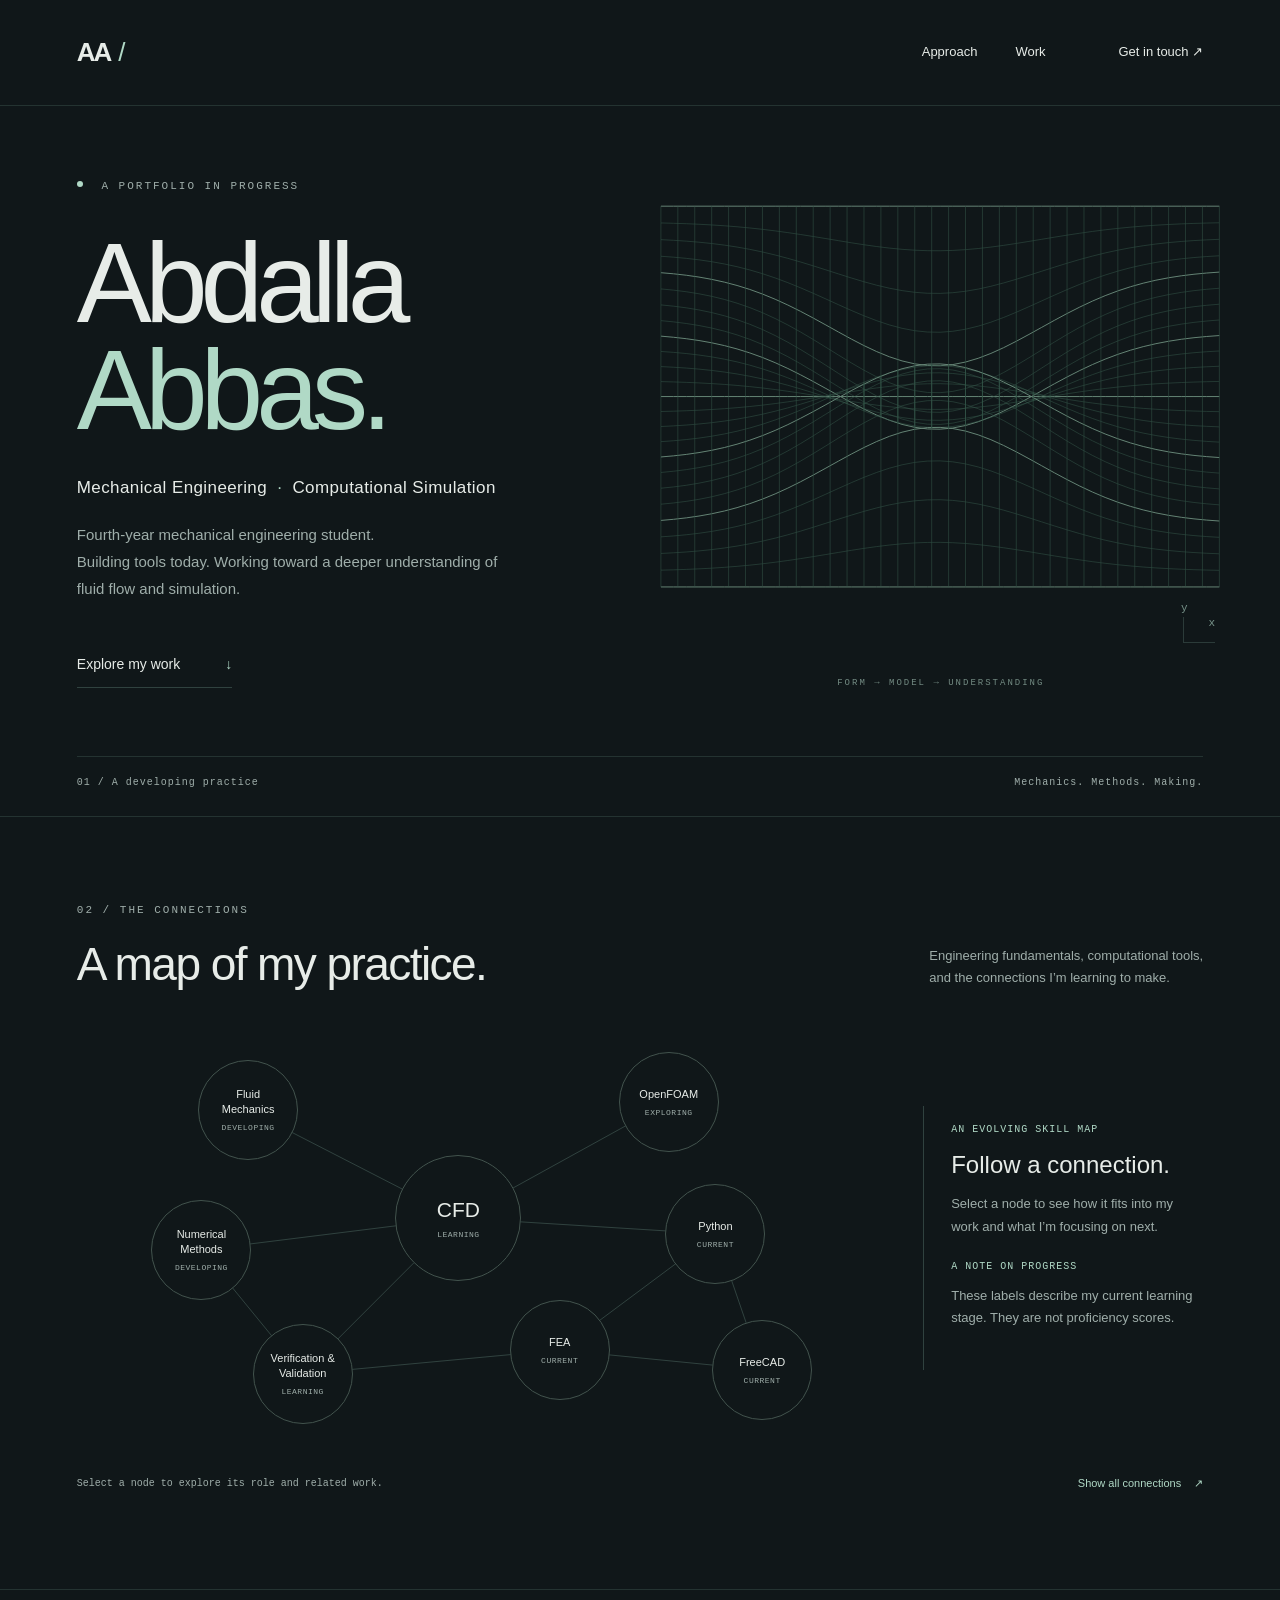
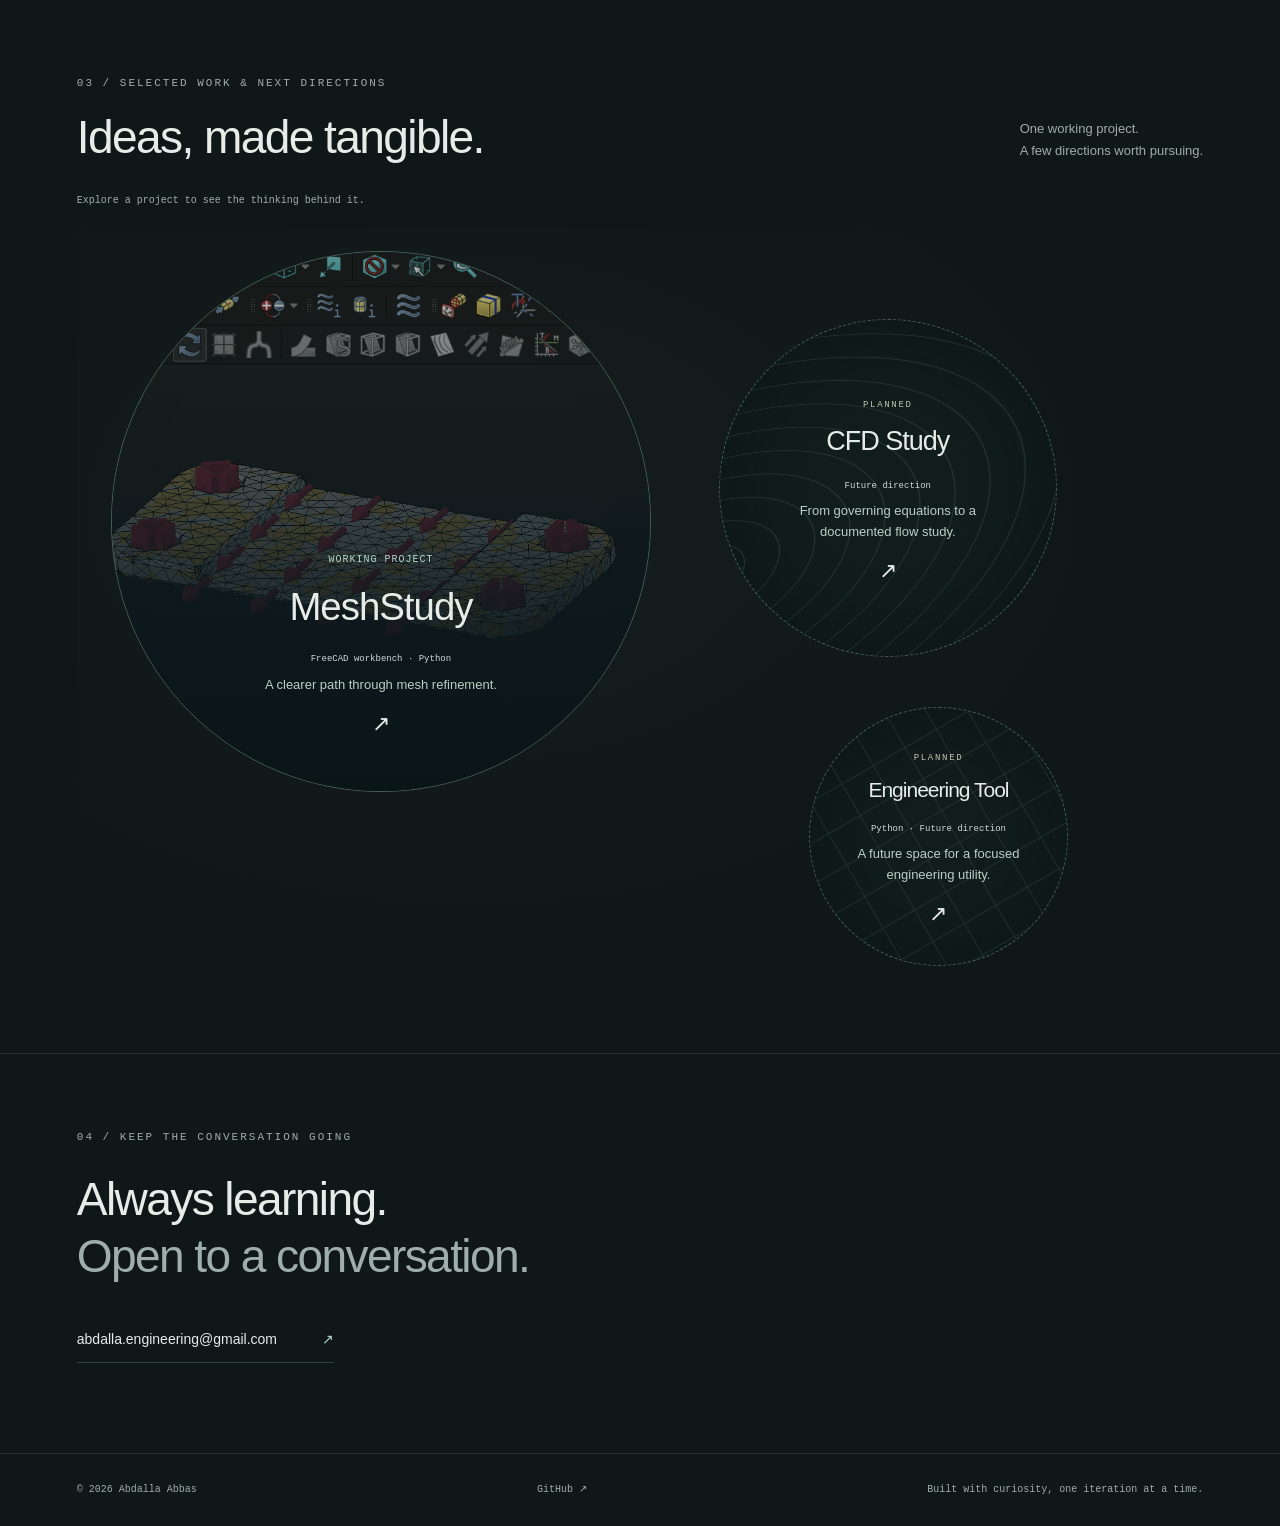
==== index.html @ 287740ea "Build data-driven mechanical engineering portfolio V1" ====
<!doctype html>
<html lang="en"><head><meta charset="utf-8"><meta name="viewport" content="width=device-width,initial-scale=1"><meta name="description" content="Abdalla Abbas — a fourth-year mechanical engineering student building toward CFD and engineering simulation."><meta name="theme-color" content="#101719"><title>Abdalla Abbas — Mechanical Engineering</title><link rel="icon" href="assets/favicon.svg" type="image/svg+xml"><link rel="stylesheet" href="styles.css"><script type="module" src="app.js"></script></head>
<body><a class="skip" href="#main">Skip to content</a><header class="site-header"><a class="wordmark" href="index.html" aria-label="Abdalla Abbas home">AA<span>/</span></a><nav aria-label="Main navigation"><a href="#skills">Approach</a><a href="#projects">Work</a><a href="mailto:abdalla.engineering@gmail.com">Get in touch <span aria-hidden="true">↗</span></a></nav></header>
<main id="main"><section class="hero" aria-labelledby="hero-title"><div class="hero-copy"><p class="eyebrow"><span class="status-dot"></span> A portfolio in progress</p><h1 id="hero-title">Abdalla<br><span>Abbas.</span></h1><p class="discipline">Mechanical Engineering <span>·</span><br class="mobile-break"> Computational Simulation</p><p class="intro">Fourth-year mechanical engineering student.<br>Building tools today. Working toward a deeper understanding of fluid flow and simulation.</p><a class="text-link" href="#projects">Explore my work <span aria-hidden="true">↓</span></a></div><div class="hero-visual" aria-hidden="true"><svg id="flow-field" viewBox="0 0 600 520"></svg><div class="visual-label">FORM → MODEL → UNDERSTANDING</div><div class="axis">x <span>y</span></div></div><div class="hero-foot"><span>01 / A developing practice</span><span>Mechanics. Methods. Making.</span></div></section>
<section id="skills" class="section skills-section" aria-labelledby="skills-title"><div class="section-heading"><div><p class="eyebrow">02 / The connections</p><h2 id="skills-title">A map of my practice.</h2></div><p>Engineering fundamentals, computational tools,<br>and the connections I’m learning to make.</p></div><div class="skills-layout"><div class="skill-map"><svg id="skill-lines" aria-hidden="true"></svg><div id="skill-nodes" role="group" aria-label="Explore skills"></div></div><aside id="skill-detail" class="skill-detail" aria-live="polite" aria-atomic="true"></aside></div><div class="map-footer"><p>Select a node to explore its role and related work.</p><button id="reset-skills" class="quiet-button" type="button">Show all connections <span aria-hidden="true">↗</span></button></div></section>
<section id="projects" class="section projects-section" aria-labelledby="projects-title"><div class="section-heading"><div><p class="eyebrow">03 / Selected work & next directions</p><h2 id="projects-title">Ideas, made tangible.</h2></div><p>One working project.<br>A few directions worth pursuing.</p></div><p id="project-filter-status" class="filter-status" aria-live="polite">Explore a project to see the thinking behind it.</p><div id="project-field" class="project-field"></div></section>
<section class="contact section"><p class="eyebrow">04 / Keep the conversation going</p><h2>Always learning.<br><span>Open to a conversation.</span></h2><a class="text-link" href="mailto:abdalla.engineering@gmail.com">abdalla.engineering@gmail.com <span aria-hidden="true">↗</span></a></section></main>
<footer><span>© <span id="year"></span> Abdalla Abbas</span><a href="https://github.com/eng-abdalla-abbas">GitHub ↗</a><span>Built with curiosity, one iteration at a time.</span></footer><noscript><p class="noscript">The interactive map needs JavaScript. Explore <a href="https://github.com/eng-abdalla-abbas/MeshStudy">MeshStudy on GitHub</a>, a FreeCAD workbench for automated mesh refinement studies.</p></noscript></body></html>
---- styles.css ----
:root{--bg:#101719;--panel:#151f21;--fg:#e7ece8;--muted:#9faeaa;--accent:#b0d9c6;--line:#30423f;--sans:Arial,Helvetica,sans-serif;--mono:'Courier New',monospace;color-scheme:dark}*{box-sizing:border-box}html{scroll-behavior:smooth;scroll-padding-top:30px}body{margin:0;background:var(--bg);color:var(--fg);font-family:var(--sans);font-size:16px;line-height:1.6}a{color:inherit;text-decoration:none}button{font:inherit;color:inherit;cursor:pointer}a,button{-webkit-tap-highlight-color:transparent}a:focus-visible,button:focus-visible{outline:2px solid var(--accent);outline-offset:6px}a:hover{color:var(--accent)}.skip{position:fixed;left:20px;top:-80px;z-index:50;background:var(--accent);color:var(--bg);padding:12px}.skip:focus{top:12px}.site-header{height:106px;max-width:1440px;margin:auto;padding:0 6%;display:flex;align-items:center;justify-content:space-between;border-bottom:1px solid #243331}.wordmark{font-size:26px;font-weight:700;letter-spacing:-2px}.wordmark span{color:var(--accent);margin-left:8px;font-weight:400}nav{display:flex;gap:38px;font-size:13px}nav a:last-child{margin-left:35px}.hero{position:relative;max-width:1440px;margin:auto;min-height:710px;padding:72px 6% 76px;overflow:hidden}.hero-copy{position:relative;z-index:2;width:58%}.eyebrow{font:11px/1.5 var(--mono);text-transform:uppercase;letter-spacing:2px;color:var(--muted);margin:0 0 25px}.status-dot{display:inline-block;width:6px;height:6px;border-radius:100%;background:var(--accent);margin-right:10px;vertical-align:2px}h1{font-weight:400;line-height:.95;font-size:clamp(80px,8.8vw,132px);letter-spacing:-7px;margin:35px 0 30px}h1 span{color:var(--accent)}.discipline{font-size:17px;letter-spacing:.4px;margin:0 0 20px}.discipline span{color:var(--accent);padding:0 5px}.mobile-break{display:none}.intro{font-size:15px;max-width:430px;color:var(--muted);line-height:1.8}.text-link{display:inline-flex;align-items:center;gap:45px;border-bottom:1px solid var(--line);padding:12px 0;font-size:14px}.hero .text-link{margin-top:24px}.text-link span{color:var(--accent)}.hero-visual{position:absolute;right:0;top:42px;width:53%;height:550px;opacity:.85}.hero-visual svg{width:100%;height:100%;overflow:visible}.visual-label{font:9px var(--mono);letter-spacing:2px;text-align:center;color:#849f95;margin-top:-28px}.axis{position:absolute;bottom:55px;right:65px;font:11px var(--mono);color:#8aaa9e;border-left:1px solid var(--line);border-bottom:1px solid var(--line);height:26px;width:32px;text-align:right}.axis span{position:absolute;top:-15px;left:-3px}.hero-foot{position:absolute;bottom:28px;left:6%;right:6%;display:flex;justify-content:space-between;font:10px var(--mono);letter-spacing:1px;color:var(--muted);border-top:1px solid #243331;padding-top:20px}.section{max-width:1440px;margin:auto;padding:85px 6%;border-top:1px solid #243331}h2{font-size:clamp(30px,3.6vw,48px);font-weight:400;letter-spacing:-1.6px;line-height:1.2;margin:0}.section-heading{display:flex;justify-content:space-between;gap:25px;align-items:flex-end}.section-heading .eyebrow{margin-bottom:18px}.section-heading>p{font-size:13px;color:var(--muted);line-height:1.7;margin:0 0 3px}.skills-layout{display:grid;grid-template-columns:minmax(0,1fr) 280px;gap:6%;margin-top:46px}.skill-map{height:400px;position:relative;background-image:radial-gradient(#45605266 .7px,transparent .7px);background-size:22px 22px}.skill-map svg{position:absolute;inset:0;width:100%;height:100%;pointer-events:none}.skill-map line{stroke:var(--line);stroke-width:1}.skill-map line.active{stroke:var(--accent);opacity:.75}.skill-node{position:absolute;transform:translate(-50%,-50%);background:var(--bg);border:1px solid #42534d;border-radius:50%;width:100px;height:100px;font-size:11px;line-height:1.3;padding:10px;transition:border-color .2s,background .2s,box-shadow .2s}.skill-node small{display:block;font:8px var(--mono);text-transform:uppercase;color:var(--muted);margin-top:7px;letter-spacing:.5px}.skill-node[data-id=cfd]{width:126px;height:126px;font-size:21px}.skill-node:hover,.skill-node[aria-pressed=true]{border-color:var(--accent);background:#24362f;box-shadow:0 0 40px #acd9c610}.skill-detail{align-self:center;border-left:1px solid var(--line);padding:8px 0 8px 27px;min-height:264px}.skill-detail h3{font-size:24px;font-weight:400;line-height:1.2;margin:12px 0}.skill-detail p{font-size:13px;color:var(--muted);line-height:1.75}.skill-detail h4{font:10px var(--mono);letter-spacing:1px;text-transform:uppercase;color:var(--accent);margin:22px 0 4px}.badge{font:10px var(--mono);letter-spacing:1px;text-transform:uppercase;color:var(--accent)}.map-footer{display:flex;align-items:center;justify-content:space-between;margin-top:25px}.map-footer p{font:10px var(--mono);color:var(--muted)}.quiet-button{font-size:11px;border:0;background:transparent;padding:12px 0;color:var(--accent)}.quiet-button span{margin-left:10px}.projects-section{padding-bottom:65px}.filter-status{font:10px var(--mono);color:var(--muted);margin-top:30px}.project-field{position:relative;min-height:760px;margin-top:22px;background:radial-gradient(ellipse at 35% 37%,#29372f33,transparent 60%)}.project-bubble{position:absolute;display:flex;flex-direction:column;align-items:center;justify-content:center;border-radius:50%;border:1px solid #456155;isolation:isolate;text-align:center;overflow:hidden;background:#17221e;transition:transform .3s,border-color .3s,opacity .3s;box-shadow:inset 0 0 70px #030c0b66}.project-bubble.featured{width:48%;aspect-ratio:1}.project-bubble.medium{width:30%;aspect-ratio:1}.project-bubble.small{width:23%;aspect-ratio:1}.project-bubble:hover{transform:scale(1.035);border-color:var(--accent);color:var(--fg)}.project-bubble.is-muted{opacity:.35}.project-bubble.is-related{border-color:var(--accent);box-shadow:0 0 0 4px #b0d9c610}.project-bubble img{position:absolute;width:100%;height:100%;object-fit:cover;z-index:-2;filter:saturate(.5);opacity:.72}.project-bubble.featured:after{content:'';position:absolute;inset:0;background:linear-gradient(180deg,#10171915 10%,#0a171cd9 68%,#091516);z-index:-1}.project-bubble .bubble-copy{width:82%;padding-top:45%;}.project-bubble h3{font-size:clamp(25px,3vw,43px);font-weight:400;letter-spacing:-1px;margin:6px 0}.project-bubble .category{font:9px var(--mono);color:#cfdbd4}.project-bubble .summary{font-size:13px;color:#bccfc4;margin:6px auto;max-width:245px}.project-bubble .bubble-arrow{display:block;font-size:22px;margin-top:10px}.project-bubble.medium .bubble-copy,.project-bubble.small .bubble-copy{padding-top:0}.project-bubble.medium h3{font-size:27px}.project-bubble.small h3{font-size:21px}.project-bubble.planned{border-style:dashed;background:#111c1c}.project-bubble .planned-label{font:9px var(--mono);text-transform:uppercase;color:#bfc5ad;letter-spacing:1.7px}.bubble-visual{position:absolute;inset:0;z-index:-1;opacity:.25}.bubble-visual.flow{background:repeating-radial-gradient(ellipse at 0 50%,transparent 0 15px,#587f6f 16px,transparent 17px 29px);transform:rotate(-25deg) scale(1.3)}.bubble-visual.grid{background-image:linear-gradient(#547268 1px,transparent 1px),linear-gradient(90deg,#547268 1px,transparent 1px);background-size:28px 28px;transform:rotate(-30deg) scale(1.3)}.contact{padding-top:75px;padding-bottom:90px}.contact h2{line-height:1.25}.contact h2 span{color:var(--muted)}.contact .text-link{margin-top:30px}footer{max-width:1440px;margin:auto;border-top:1px solid #243331;display:flex;justify-content:space-between;gap:20px;padding:28px 6%;font:10px/1.6 var(--mono);color:var(--muted)}.noscript{padding:30px}.noscript a{text-decoration:underline}.project-detail{max-width:1200px;padding:65px 6% 100px;margin:auto}.project-detail h1{font-size:clamp(52px,8vw,100px);letter-spacing:-4px;line-height:1.1;margin:25px 0}.project-subtitle{font-size:24px;color:var(--muted);max-width:650px}.tags{display:flex;flex-wrap:wrap;gap:10px;margin:30px 0}.tags span{border:1px solid var(--line);padding:5px 12px;font:11px var(--mono);color:var(--muted)}.project-cover{width:100%;max-height:570px;object-fit:contain;background:#182124;border:1px solid var(--line);margin:15px 0 50px}.project-sections{max-width:850px}.project-section{display:grid;grid-template-columns:185px 1fr;gap:40px;padding:30px 0;border-top:1px solid var(--line)}.project-section h2{font-size:20px;letter-spacing:-.3px}.project-section p,.project-section li{color:var(--muted);font-size:15px;line-height:1.9;margin-top:0}.project-section ul{margin:0;padding-left:18px}.project-section img{width:100%;margin-top:16px}.project-links{display:flex;gap:35px;flex-wrap:wrap;margin-top:25px}::view-transition-old(root){animation:fade-out .2s ease-out}::view-transition-new(root){animation:fade-in .25s ease-out}@keyframes fade-out{to{opacity:0;transform:scale(1.015)}}@keyframes fade-in{from{opacity:0;transform:scale(.99)}}@view-transition{navigation:auto}
@media(min-width:1440px){.project-field{min-height:850px}}@media(max-width:1000px){.skills-layout{grid-template-columns:1fr 240px;gap:30px}.skill-node{width:80px;height:80px;font-size:10px}.skill-node[data-id=cfd]{width:100px;height:100px}.project-field{min-height:640px}.project-bubble .summary{font-size:11px}.project-bubble.small h3{font-size:17px}.project-bubble.medium h3{font-size:24px}.project-bubble .bubble-arrow{margin-top:3px}.hero-visual{right:-8%;width:60%}}
@media(max-width:720px){.site-header{height:82px;padding:0 6%}nav{gap:20px;font-size:11px}nav a:last-child{margin-left:0}.hero{padding-top:45px;min-height:830px}.hero-copy{width:100%}h1{font-size:84px;letter-spacing:-5px}.discipline{font-size:14px}.intro{font-size:13px;max-width:310px}.hero-visual{width:95%;height:350px;top:445px;right:-20%;opacity:.5}.hero-foot{font-size:8px}.hero-foot span:last-child{display:none}.hero .text-link{margin-top:10px}.visual-label{font-size:7px}.section{padding:55px 6%}.section-heading{display:block}.section-heading>p{margin-top:22px}.section-heading>p br{display:none}.skills-layout{display:block;margin-top:28px}.skill-map{height:410px}.skill-node{width:78px;height:78px;font-size:10px}.skill-node[data-id=cfd]{width:94px;height:94px}.skill-detail{min-height:0;margin-top:25px;padding:5px 0 5px 20px}.skill-detail p{max-width:470px}.map-footer{align-items:flex-start;gap:20px}.map-footer p{max-width:180px;font-size:9px}.quiet-button{font-size:10px;white-space:nowrap}.project-field{min-height:1000px;margin-top:35px}.project-bubble.featured{width:92%;left:0!important;top:0!important}.project-bubble.medium{width:68%;left:30%!important;top:40%!important}.project-bubble.small{width:55%;left:3%!important;top:73%!important}.project-bubble h3{font-size:40px}.project-bubble.medium h3{font-size:27px}.project-bubble.small h3{font-size:23px}.project-bubble .summary{font-size:12px}.project-bubble .category{font-size:8px}.project-bubble .bubble-copy{padding-top:36%}.contact h2{font-size:32px}.contact .text-link{font-size:12px;gap:20px}footer{flex-wrap:wrap;font-size:9px}footer span:last-child{width:100%;margin-top:5px}.project-detail{padding-top:40px}.project-detail h1{letter-spacing:-2px}.project-subtitle{font-size:20px}.project-section{display:block}.project-section h2{margin-bottom:15px}.project-cover{margin-bottom:25px}.project-section p,.project-section li{font-size:14px}}@media(max-width:390px){.skill-node{width:67px;height:67px;font-size:9px;padding:6px}.skill-node small{font-size:7px}.skill-node[data-id=cfd]{width:85px;height:85px}.project-field{min-height:900px}.project-bubble.small h3{font-size:19px}.project-bubble .summary{font-size:11px}.mobile-break{display:block}}
@media(prefers-reduced-motion:reduce){html{scroll-behavior:auto}*,*::before,*::after{animation:none!important;transition:none!important}::view-transition-old(root),::view-transition-new(root){animation:none!important}.project-bubble:hover{transform:none}}
@media(max-width:720px){.project-field:not(.expanded-field){min-height:calc(88vw * 2.7)}}
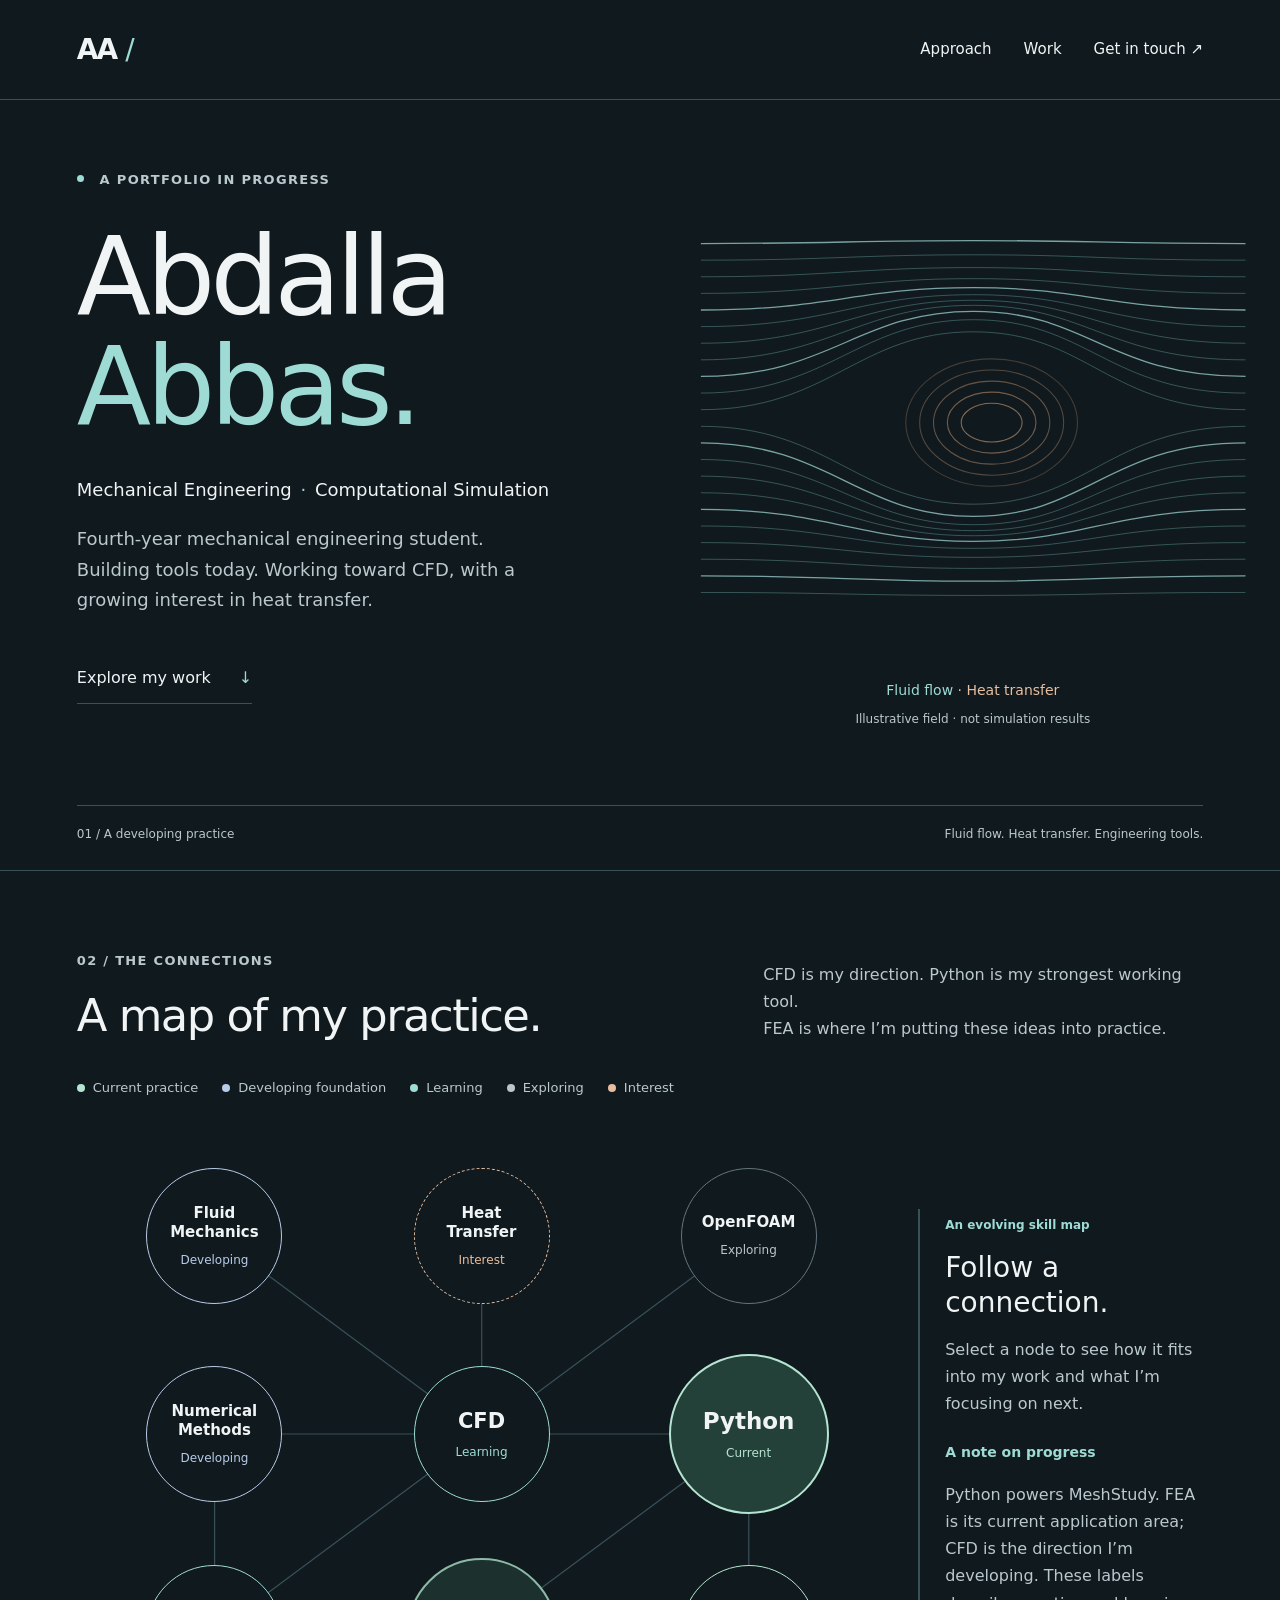
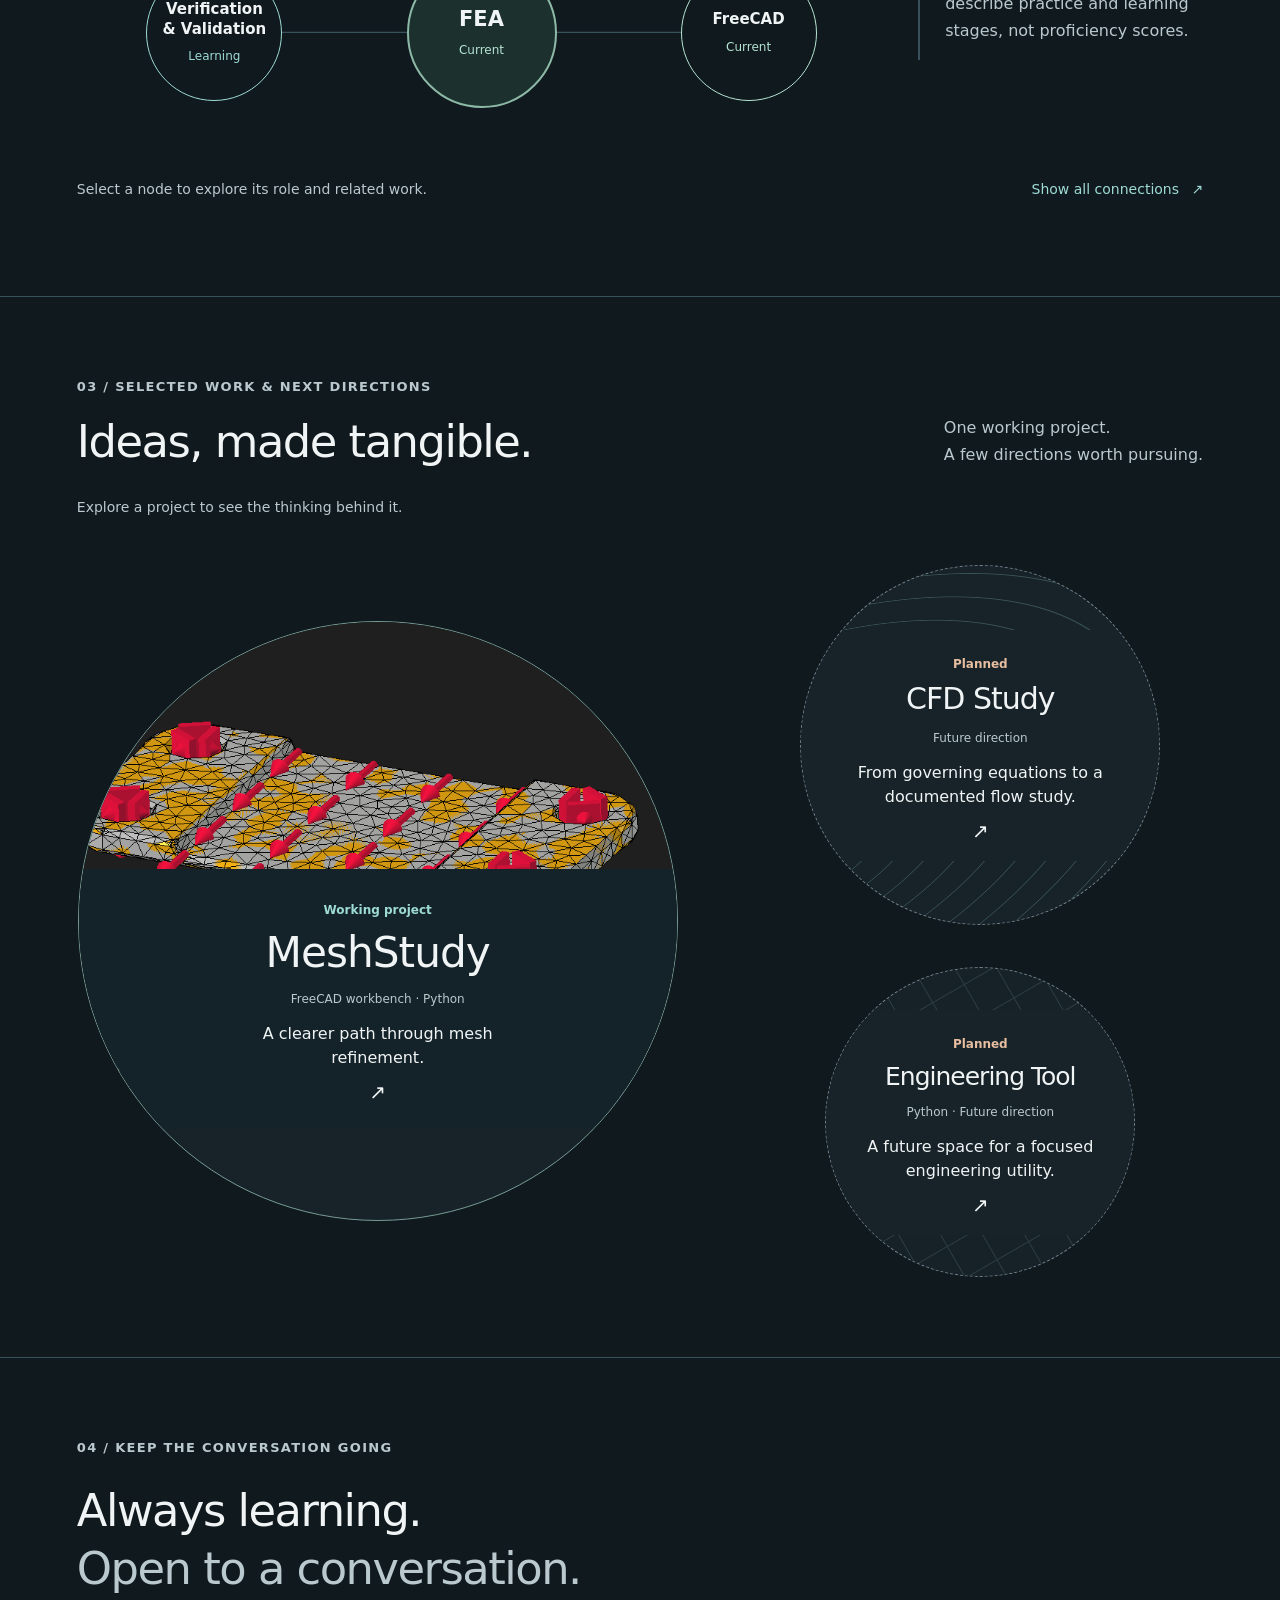
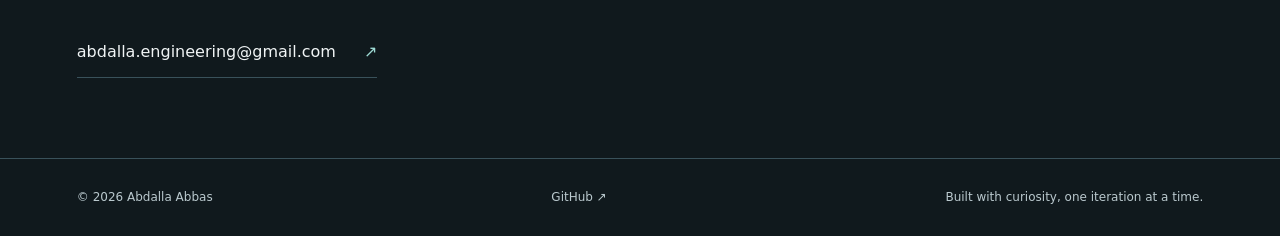
==== commit a480682f: "Clarify typography and CFD direction with connected responsive skill map" ====
--- a/index.html
+++ b/index.html
@@ -1,8 +1,145 @@
 <!doctype html>
-<html lang="en"><head><meta charset="utf-8"><meta name="viewport" content="width=device-width,initial-scale=1"><meta name="description" content="Abdalla Abbas — a fourth-year mechanical engineering student building toward CFD and engineering simulation."><meta name="theme-color" content="#101719"><title>Abdalla Abbas — Mechanical Engineering</title><link rel="icon" href="assets/favicon.svg" type="image/svg+xml"><link rel="stylesheet" href="styles.css"><script type="module" src="app.js"></script></head>
-<body><a class="skip" href="#main">Skip to content</a><header class="site-header"><a class="wordmark" href="index.html" aria-label="Abdalla Abbas home">AA<span>/</span></a><nav aria-label="Main navigation"><a href="#skills">Approach</a><a href="#projects">Work</a><a href="mailto:abdalla.engineering@gmail.com">Get in touch <span aria-hidden="true">↗</span></a></nav></header>
-<main id="main"><section class="hero" aria-labelledby="hero-title"><div class="hero-copy"><p class="eyebrow"><span class="status-dot"></span> A portfolio in progress</p><h1 id="hero-title">Abdalla<br><span>Abbas.</span></h1><p class="discipline">Mechanical Engineering <span>·</span><br class="mobile-break"> Computational Simulation</p><p class="intro">Fourth-year mechanical engineering student.<br>Building tools today. Working toward a deeper understanding of fluid flow and simulation.</p><a class="text-link" href="#projects">Explore my work <span aria-hidden="true">↓</span></a></div><div class="hero-visual" aria-hidden="true"><svg id="flow-field" viewBox="0 0 600 520"></svg><div class="visual-label">FORM → MODEL → UNDERSTANDING</div><div class="axis">x <span>y</span></div></div><div class="hero-foot"><span>01 / A developing practice</span><span>Mechanics. Methods. Making.</span></div></section>
-<section id="skills" class="section skills-section" aria-labelledby="skills-title"><div class="section-heading"><div><p class="eyebrow">02 / The connections</p><h2 id="skills-title">A map of my practice.</h2></div><p>Engineering fundamentals, computational tools,<br>and the connections I’m learning to make.</p></div><div class="skills-layout"><div class="skill-map"><svg id="skill-lines" aria-hidden="true"></svg><div id="skill-nodes" role="group" aria-label="Explore skills"></div></div><aside id="skill-detail" class="skill-detail" aria-live="polite" aria-atomic="true"></aside></div><div class="map-footer"><p>Select a node to explore its role and related work.</p><button id="reset-skills" class="quiet-button" type="button">Show all connections <span aria-hidden="true">↗</span></button></div></section>
-<section id="projects" class="section projects-section" aria-labelledby="projects-title"><div class="section-heading"><div><p class="eyebrow">03 / Selected work & next directions</p><h2 id="projects-title">Ideas, made tangible.</h2></div><p>One working project.<br>A few directions worth pursuing.</p></div><p id="project-filter-status" class="filter-status" aria-live="polite">Explore a project to see the thinking behind it.</p><div id="project-field" class="project-field"></div></section>
-<section class="contact section"><p class="eyebrow">04 / Keep the conversation going</p><h2>Always learning.<br><span>Open to a conversation.</span></h2><a class="text-link" href="mailto:abdalla.engineering@gmail.com">abdalla.engineering@gmail.com <span aria-hidden="true">↗</span></a></section></main>
-<footer><span>© <span id="year"></span> Abdalla Abbas</span><a href="https://github.com/eng-abdalla-abbas">GitHub ↗</a><span>Built with curiosity, one iteration at a time.</span></footer><noscript><p class="noscript">The interactive map needs JavaScript. Explore <a href="https://github.com/eng-abdalla-abbas/MeshStudy">MeshStudy on GitHub</a>, a FreeCAD workbench for automated mesh refinement studies.</p></noscript></body></html>
+<html lang="en">
+  <head>
+    <meta charset="utf-8" />
+    <meta name="viewport" content="width=device-width,initial-scale=1" />
+    <meta
+      name="description"
+      content="Abdalla Abbas — a fourth-year mechanical engineering student building toward CFD and engineering simulation."
+    />
+    <meta name="theme-color" content="#101719" />
+    <title>Abdalla Abbas — Mechanical Engineering</title>
+    <link rel="icon" href="assets/favicon.svg" type="image/svg+xml" />
+    <link rel="stylesheet" href="styles.css" />
+    <script type="module" src="app.js"></script>
+  </head>
+  <body>
+    <a class="skip" href="#main">Skip to content</a>
+    <header class="site-header">
+      <a class="wordmark" href="index.html" aria-label="Abdalla Abbas home"
+        >AA<span>/</span></a
+      >
+      <nav aria-label="Main navigation">
+        <a href="#skills">Approach</a><a href="#projects">Work</a
+        ><a href="mailto:abdalla.engineering@gmail.com"
+          >Get in touch <span aria-hidden="true">↗</span></a
+        >
+      </nav>
+    </header>
+    <main id="main">
+      <section class="hero" aria-labelledby="hero-title">
+        <div class="hero-copy">
+          <p class="eyebrow">
+            <span class="status-dot"></span> A portfolio in progress
+          </p>
+          <h1 id="hero-title">Abdalla<br /><span>Abbas.</span></h1>
+          <p class="discipline">
+            Mechanical Engineering <span>·</span><br class="mobile-break" />
+            Computational Simulation
+          </p>
+          <p class="intro">
+            Fourth-year mechanical engineering student.<br />Building tools
+            today. Working toward CFD, with a growing interest in heat transfer.
+          </p>
+          <a class="text-link" href="#projects"
+            >Explore my work <span aria-hidden="true">↓</span></a
+          >
+        </div>
+        <div class="hero-visual" aria-hidden="true">
+          <svg id="flow-field" viewBox="0 0 600 520"></svg>
+          <div class="visual-label">
+            Fluid flow <span>· Heat transfer</span
+            ><small>Illustrative field · not simulation results</small>
+          </div>
+          <div class="axis">x <span>y</span></div>
+        </div>
+        <div class="hero-foot">
+          <span>01 / A developing practice</span
+          ><span>Fluid flow. Heat transfer. Engineering tools.</span>
+        </div>
+      </section>
+      <section
+        id="skills"
+        class="section skills-section"
+        aria-labelledby="skills-title"
+      >
+        <div class="section-heading">
+          <div>
+            <p class="eyebrow">02 / The connections</p>
+            <h2 id="skills-title">A map of my practice.</h2>
+          </div>
+          <p>
+            CFD is my direction. Python is my strongest working tool. <br />FEA
+            is where I’m putting these ideas into practice.
+          </p>
+        </div>
+        <ul class="skill-legend" aria-label="Skill stage legend">
+          <li data-stage="current">Current practice</li>
+          <li data-stage="developing">Developing foundation</li>
+          <li data-stage="learning">Learning</li>
+          <li data-stage="exploring">Exploring</li>
+          <li data-stage="interest">Interest</li>
+        </ul>
+        <div class="skills-layout">
+          <div class="skill-map">
+            <svg id="skill-lines" aria-hidden="true"></svg>
+            <div
+              id="skill-nodes"
+              role="group"
+              aria-label="Explore skills"
+            ></div>
+          </div>
+          <aside
+            id="skill-detail"
+            class="skill-detail"
+            aria-live="polite"
+            aria-atomic="true"
+          ></aside>
+        </div>
+        <div class="map-footer">
+          <p>Select a node to explore its role and related work.</p>
+          <button id="reset-skills" class="quiet-button" type="button">
+            Show all connections <span aria-hidden="true">↗</span>
+          </button>
+        </div>
+      </section>
+      <section
+        id="projects"
+        class="section projects-section"
+        aria-labelledby="projects-title"
+      >
+        <div class="section-heading">
+          <div>
+            <p class="eyebrow">03 / Selected work & next directions</p>
+            <h2 id="projects-title">Ideas, made tangible.</h2>
+          </div>
+          <p>One working project. <br />A few directions worth pursuing.</p>
+        </div>
+        <p id="project-filter-status" class="filter-status" aria-live="polite">
+          Explore a project to see the thinking behind it.
+        </p>
+        <div id="project-field" class="project-field"></div>
+      </section>
+      <section class="contact section">
+        <p class="eyebrow">04 / Keep the conversation going</p>
+        <h2>Always learning.<br /><span>Open to a conversation.</span></h2>
+        <a class="text-link" href="mailto:abdalla.engineering@gmail.com"
+          >abdalla.engineering@gmail.com <span aria-hidden="true">↗</span></a
+        >
+      </section>
+    </main>
+    <footer>
+      <span>© <span id="year"></span> Abdalla Abbas</span
+      ><a href="https://github.com/eng-abdalla-abbas">GitHub ↗</a
+      ><span>Built with curiosity, one iteration at a time.</span>
+    </footer>
+    <noscript
+      ><p class="noscript">
+        The interactive map needs JavaScript. Explore
+        <a href="https://github.com/eng-abdalla-abbas/MeshStudy"
+          >MeshStudy on GitHub</a
+        >, a FreeCAD workbench for automated mesh refinement studies.
+      </p></noscript
+    >
+  </body>
+</html>
--- a/styles.css
+++ b/styles.css
@@ -1,5 +1,889 @@
-:root{--bg:#101719;--panel:#151f21;--fg:#e7ece8;--muted:#9faeaa;--accent:#b0d9c6;--line:#30423f;--sans:Arial,Helvetica,sans-serif;--mono:'Courier New',monospace;color-scheme:dark}*{box-sizing:border-box}html{scroll-behavior:smooth;scroll-padding-top:30px}body{margin:0;background:var(--bg);color:var(--fg);font-family:var(--sans);font-size:16px;line-height:1.6}a{color:inherit;text-decoration:none}button{font:inherit;color:inherit;cursor:pointer}a,button{-webkit-tap-highlight-color:transparent}a:focus-visible,button:focus-visible{outline:2px solid var(--accent);outline-offset:6px}a:hover{color:var(--accent)}.skip{position:fixed;left:20px;top:-80px;z-index:50;background:var(--accent);color:var(--bg);padding:12px}.skip:focus{top:12px}.site-header{height:106px;max-width:1440px;margin:auto;padding:0 6%;display:flex;align-items:center;justify-content:space-between;border-bottom:1px solid #243331}.wordmark{font-size:26px;font-weight:700;letter-spacing:-2px}.wordmark span{color:var(--accent);margin-left:8px;font-weight:400}nav{display:flex;gap:38px;font-size:13px}nav a:last-child{margin-left:35px}.hero{position:relative;max-width:1440px;margin:auto;min-height:710px;padding:72px 6% 76px;overflow:hidden}.hero-copy{position:relative;z-index:2;width:58%}.eyebrow{font:11px/1.5 var(--mono);text-transform:uppercase;letter-spacing:2px;color:var(--muted);margin:0 0 25px}.status-dot{display:inline-block;width:6px;height:6px;border-radius:100%;background:var(--accent);margin-right:10px;vertical-align:2px}h1{font-weight:400;line-height:.95;font-size:clamp(80px,8.8vw,132px);letter-spacing:-7px;margin:35px 0 30px}h1 span{color:var(--accent)}.discipline{font-size:17px;letter-spacing:.4px;margin:0 0 20px}.discipline span{color:var(--accent);padding:0 5px}.mobile-break{display:none}.intro{font-size:15px;max-width:430px;color:var(--muted);line-height:1.8}.text-link{display:inline-flex;align-items:center;gap:45px;border-bottom:1px solid var(--line);padding:12px 0;font-size:14px}.hero .text-link{margin-top:24px}.text-link span{color:var(--accent)}.hero-visual{position:absolute;right:0;top:42px;width:53%;height:550px;opacity:.85}.hero-visual svg{width:100%;height:100%;overflow:visible}.visual-label{font:9px var(--mono);letter-spacing:2px;text-align:center;color:#849f95;margin-top:-28px}.axis{position:absolute;bottom:55px;right:65px;font:11px var(--mono);color:#8aaa9e;border-left:1px solid var(--line);border-bottom:1px solid var(--line);height:26px;width:32px;text-align:right}.axis span{position:absolute;top:-15px;left:-3px}.hero-foot{position:absolute;bottom:28px;left:6%;right:6%;display:flex;justify-content:space-between;font:10px var(--mono);letter-spacing:1px;color:var(--muted);border-top:1px solid #243331;padding-top:20px}.section{max-width:1440px;margin:auto;padding:85px 6%;border-top:1px solid #243331}h2{font-size:clamp(30px,3.6vw,48px);font-weight:400;letter-spacing:-1.6px;line-height:1.2;margin:0}.section-heading{display:flex;justify-content:space-between;gap:25px;align-items:flex-end}.section-heading .eyebrow{margin-bottom:18px}.section-heading>p{font-size:13px;color:var(--muted);line-height:1.7;margin:0 0 3px}.skills-layout{display:grid;grid-template-columns:minmax(0,1fr) 280px;gap:6%;margin-top:46px}.skill-map{height:400px;position:relative;background-image:radial-gradient(#45605266 .7px,transparent .7px);background-size:22px 22px}.skill-map svg{position:absolute;inset:0;width:100%;height:100%;pointer-events:none}.skill-map line{stroke:var(--line);stroke-width:1}.skill-map line.active{stroke:var(--accent);opacity:.75}.skill-node{position:absolute;transform:translate(-50%,-50%);background:var(--bg);border:1px solid #42534d;border-radius:50%;width:100px;height:100px;font-size:11px;line-height:1.3;padding:10px;transition:border-color .2s,background .2s,box-shadow .2s}.skill-node small{display:block;font:8px var(--mono);text-transform:uppercase;color:var(--muted);margin-top:7px;letter-spacing:.5px}.skill-node[data-id=cfd]{width:126px;height:126px;font-size:21px}.skill-node:hover,.skill-node[aria-pressed=true]{border-color:var(--accent);background:#24362f;box-shadow:0 0 40px #acd9c610}.skill-detail{align-self:center;border-left:1px solid var(--line);padding:8px 0 8px 27px;min-height:264px}.skill-detail h3{font-size:24px;font-weight:400;line-height:1.2;margin:12px 0}.skill-detail p{font-size:13px;color:var(--muted);line-height:1.75}.skill-detail h4{font:10px var(--mono);letter-spacing:1px;text-transform:uppercase;color:var(--accent);margin:22px 0 4px}.badge{font:10px var(--mono);letter-spacing:1px;text-transform:uppercase;color:var(--accent)}.map-footer{display:flex;align-items:center;justify-content:space-between;margin-top:25px}.map-footer p{font:10px var(--mono);color:var(--muted)}.quiet-button{font-size:11px;border:0;background:transparent;padding:12px 0;color:var(--accent)}.quiet-button span{margin-left:10px}.projects-section{padding-bottom:65px}.filter-status{font:10px var(--mono);color:var(--muted);margin-top:30px}.project-field{position:relative;min-height:760px;margin-top:22px;background:radial-gradient(ellipse at 35% 37%,#29372f33,transparent 60%)}.project-bubble{position:absolute;display:flex;flex-direction:column;align-items:center;justify-content:center;border-radius:50%;border:1px solid #456155;isolation:isolate;text-align:center;overflow:hidden;background:#17221e;transition:transform .3s,border-color .3s,opacity .3s;box-shadow:inset 0 0 70px #030c0b66}.project-bubble.featured{width:48%;aspect-ratio:1}.project-bubble.medium{width:30%;aspect-ratio:1}.project-bubble.small{width:23%;aspect-ratio:1}.project-bubble:hover{transform:scale(1.035);border-color:var(--accent);color:var(--fg)}.project-bubble.is-muted{opacity:.35}.project-bubble.is-related{border-color:var(--accent);box-shadow:0 0 0 4px #b0d9c610}.project-bubble img{position:absolute;width:100%;height:100%;object-fit:cover;z-index:-2;filter:saturate(.5);opacity:.72}.project-bubble.featured:after{content:'';position:absolute;inset:0;background:linear-gradient(180deg,#10171915 10%,#0a171cd9 68%,#091516);z-index:-1}.project-bubble .bubble-copy{width:82%;padding-top:45%;}.project-bubble h3{font-size:clamp(25px,3vw,43px);font-weight:400;letter-spacing:-1px;margin:6px 0}.project-bubble .category{font:9px var(--mono);color:#cfdbd4}.project-bubble .summary{font-size:13px;color:#bccfc4;margin:6px auto;max-width:245px}.project-bubble .bubble-arrow{display:block;font-size:22px;margin-top:10px}.project-bubble.medium .bubble-copy,.project-bubble.small .bubble-copy{padding-top:0}.project-bubble.medium h3{font-size:27px}.project-bubble.small h3{font-size:21px}.project-bubble.planned{border-style:dashed;background:#111c1c}.project-bubble .planned-label{font:9px var(--mono);text-transform:uppercase;color:#bfc5ad;letter-spacing:1.7px}.bubble-visual{position:absolute;inset:0;z-index:-1;opacity:.25}.bubble-visual.flow{background:repeating-radial-gradient(ellipse at 0 50%,transparent 0 15px,#587f6f 16px,transparent 17px 29px);transform:rotate(-25deg) scale(1.3)}.bubble-visual.grid{background-image:linear-gradient(#547268 1px,transparent 1px),linear-gradient(90deg,#547268 1px,transparent 1px);background-size:28px 28px;transform:rotate(-30deg) scale(1.3)}.contact{padding-top:75px;padding-bottom:90px}.contact h2{line-height:1.25}.contact h2 span{color:var(--muted)}.contact .text-link{margin-top:30px}footer{max-width:1440px;margin:auto;border-top:1px solid #243331;display:flex;justify-content:space-between;gap:20px;padding:28px 6%;font:10px/1.6 var(--mono);color:var(--muted)}.noscript{padding:30px}.noscript a{text-decoration:underline}.project-detail{max-width:1200px;padding:65px 6% 100px;margin:auto}.project-detail h1{font-size:clamp(52px,8vw,100px);letter-spacing:-4px;line-height:1.1;margin:25px 0}.project-subtitle{font-size:24px;color:var(--muted);max-width:650px}.tags{display:flex;flex-wrap:wrap;gap:10px;margin:30px 0}.tags span{border:1px solid var(--line);padding:5px 12px;font:11px var(--mono);color:var(--muted)}.project-cover{width:100%;max-height:570px;object-fit:contain;background:#182124;border:1px solid var(--line);margin:15px 0 50px}.project-sections{max-width:850px}.project-section{display:grid;grid-template-columns:185px 1fr;gap:40px;padding:30px 0;border-top:1px solid var(--line)}.project-section h2{font-size:20px;letter-spacing:-.3px}.project-section p,.project-section li{color:var(--muted);font-size:15px;line-height:1.9;margin-top:0}.project-section ul{margin:0;padding-left:18px}.project-section img{width:100%;margin-top:16px}.project-links{display:flex;gap:35px;flex-wrap:wrap;margin-top:25px}::view-transition-old(root){animation:fade-out .2s ease-out}::view-transition-new(root){animation:fade-in .25s ease-out}@keyframes fade-out{to{opacity:0;transform:scale(1.015)}}@keyframes fade-in{from{opacity:0;transform:scale(.99)}}@view-transition{navigation:auto}
-@media(min-width:1440px){.project-field{min-height:850px}}@media(max-width:1000px){.skills-layout{grid-template-columns:1fr 240px;gap:30px}.skill-node{width:80px;height:80px;font-size:10px}.skill-node[data-id=cfd]{width:100px;height:100px}.project-field{min-height:640px}.project-bubble .summary{font-size:11px}.project-bubble.small h3{font-size:17px}.project-bubble.medium h3{font-size:24px}.project-bubble .bubble-arrow{margin-top:3px}.hero-visual{right:-8%;width:60%}}
-@media(max-width:720px){.site-header{height:82px;padding:0 6%}nav{gap:20px;font-size:11px}nav a:last-child{margin-left:0}.hero{padding-top:45px;min-height:830px}.hero-copy{width:100%}h1{font-size:84px;letter-spacing:-5px}.discipline{font-size:14px}.intro{font-size:13px;max-width:310px}.hero-visual{width:95%;height:350px;top:445px;right:-20%;opacity:.5}.hero-foot{font-size:8px}.hero-foot span:last-child{display:none}.hero .text-link{margin-top:10px}.visual-label{font-size:7px}.section{padding:55px 6%}.section-heading{display:block}.section-heading>p{margin-top:22px}.section-heading>p br{display:none}.skills-layout{display:block;margin-top:28px}.skill-map{height:410px}.skill-node{width:78px;height:78px;font-size:10px}.skill-node[data-id=cfd]{width:94px;height:94px}.skill-detail{min-height:0;margin-top:25px;padding:5px 0 5px 20px}.skill-detail p{max-width:470px}.map-footer{align-items:flex-start;gap:20px}.map-footer p{max-width:180px;font-size:9px}.quiet-button{font-size:10px;white-space:nowrap}.project-field{min-height:1000px;margin-top:35px}.project-bubble.featured{width:92%;left:0!important;top:0!important}.project-bubble.medium{width:68%;left:30%!important;top:40%!important}.project-bubble.small{width:55%;left:3%!important;top:73%!important}.project-bubble h3{font-size:40px}.project-bubble.medium h3{font-size:27px}.project-bubble.small h3{font-size:23px}.project-bubble .summary{font-size:12px}.project-bubble .category{font-size:8px}.project-bubble .bubble-copy{padding-top:36%}.contact h2{font-size:32px}.contact .text-link{font-size:12px;gap:20px}footer{flex-wrap:wrap;font-size:9px}footer span:last-child{width:100%;margin-top:5px}.project-detail{padding-top:40px}.project-detail h1{letter-spacing:-2px}.project-subtitle{font-size:20px}.project-section{display:block}.project-section h2{margin-bottom:15px}.project-cover{margin-bottom:25px}.project-section p,.project-section li{font-size:14px}}@media(max-width:390px){.skill-node{width:67px;height:67px;font-size:9px;padding:6px}.skill-node small{font-size:7px}.skill-node[data-id=cfd]{width:85px;height:85px}.project-field{min-height:900px}.project-bubble.small h3{font-size:19px}.project-bubble .summary{font-size:11px}.mobile-break{display:block}}
-@media(prefers-reduced-motion:reduce){html{scroll-behavior:auto}*,*::before,*::after{animation:none!important;transition:none!important}::view-transition-old(root),::view-transition-new(root){animation:none!important}.project-bubble:hover{transform:none}}
-@media(max-width:720px){.project-field:not(.expanded-field){min-height:calc(88vw * 2.7)}}
+/* Foundation: local system fonts, readable type, and high-contrast surfaces. */
+:root {
+  color-scheme: dark;
+  --bg: #10191d;
+  --surface: #172329;
+  --fg: #f0f4f5;
+  --muted: #bac9ce;
+  --accent: #9edbd5;
+  --line: #39515a;
+  --current: #b5e5d2;
+  --developing: #b7cce9;
+  --learning: #9edbd5;
+  --exploring: #bbc5cb;
+  --interest: #e7bea0;
+  font-family:
+    Inter,
+    ui-sans-serif,
+    system-ui,
+    -apple-system,
+    BlinkMacSystemFont,
+    "Segoe UI",
+    sans-serif;
+}
+* {
+  box-sizing: border-box;
+}
+html {
+  scroll-behavior: smooth;
+  scroll-padding-top: 24px;
+}
+body {
+  margin: 0;
+  background: var(--bg);
+  color: var(--fg);
+  font-size: 17px;
+  line-height: 1.7;
+}
+a {
+  color: inherit;
+  text-decoration: none;
+}
+button {
+  font: inherit;
+  color: inherit;
+  cursor: pointer;
+}
+a,
+button {
+  -webkit-tap-highlight-color: transparent;
+}
+a:hover {
+  color: var(--accent);
+}
+a:focus-visible,
+button:focus-visible {
+  outline: 3px solid #f2d8a4;
+  outline-offset: 5px;
+}
+.skip {
+  position: fixed;
+  left: 20px;
+  top: -90px;
+  z-index: 50;
+  padding: 12px 20px;
+  background: var(--fg);
+  color: var(--bg);
+}
+.skip:focus {
+  top: 12px;
+}
+.site-header {
+  min-height: 100px;
+  max-width: 1440px;
+  margin: auto;
+  padding: 20px 6%;
+  display: flex;
+  align-items: center;
+  justify-content: space-between;
+  gap: 20px;
+  border-bottom: 1px solid var(--line);
+}
+.wordmark {
+  font-size: 28px;
+  font-weight: 650;
+  letter-spacing: -2px;
+}
+.wordmark span {
+  margin-left: 9px;
+  color: var(--accent);
+  font-weight: 400;
+}
+nav {
+  display: flex;
+  align-items: center;
+  gap: 32px;
+  font-size: 15px;
+}
+nav a {
+  padding: 8px 0;
+}
+.hero {
+  position: relative;
+  max-width: 1440px;
+  margin: auto;
+  min-height: 770px;
+  padding: 70px 6% 100px;
+  overflow: hidden;
+}
+.hero-copy {
+  position: relative;
+  z-index: 1;
+  width: 55%;
+}
+.eyebrow {
+  margin: 0 0 24px;
+  color: var(--muted);
+  font-size: 13px;
+  font-weight: 550;
+  line-height: 1.5;
+  letter-spacing: 1.3px;
+  text-transform: uppercase;
+}
+.status-dot {
+  display: inline-block;
+  width: 7px;
+  height: 7px;
+  border-radius: 50%;
+  background: var(--accent);
+  margin-right: 10px;
+  vertical-align: 2px;
+}
+h1 {
+  margin: 32px 0;
+  font-size: clamp(76px, 8.5vw, 122px);
+  font-weight: 500;
+  letter-spacing: -5px;
+  line-height: 1.02;
+}
+h1 span {
+  color: var(--accent);
+}
+.discipline {
+  font-size: 18px;
+  font-weight: 500;
+  line-height: 1.7;
+}
+.discipline span {
+  padding: 0 3px;
+  color: var(--accent);
+}
+.mobile-break {
+  display: none;
+}
+.intro {
+  max-width: 470px;
+  font-size: 18px;
+  color: var(--muted);
+}
+.text-link {
+  display: inline-flex;
+  align-items: center;
+  gap: 28px;
+  padding: 12px 0;
+  border-bottom: 1px solid var(--line);
+  font-size: 16px;
+}
+.text-link span {
+  color: var(--accent);
+}
+.hero .text-link {
+  margin-top: 18px;
+}
+.hero-visual {
+  position: absolute;
+  top: 90px;
+  right: 0;
+  width: 48%;
+  height: 480px;
+}
+.hero-visual svg {
+  width: 100%;
+  height: 100%;
+  overflow: visible;
+}
+.streamline {
+  fill: none;
+  stroke: #6caaa9;
+  stroke-width: 1;
+  opacity: 0.45;
+}
+.streamline.major {
+  stroke: #a1d9d6;
+  stroke-width: 1.4;
+  opacity: 0.72;
+}
+.thermal-contour {
+  fill: none;
+  stroke: #dfa980;
+  stroke-width: 1.2;
+}
+.visual-label {
+  font-size: 14px;
+  color: var(--accent);
+  text-align: center;
+}
+.visual-label span {
+  color: var(--interest);
+}
+.visual-label small {
+  display: block;
+  margin-top: 6px;
+  color: var(--muted);
+  font-size: 12px;
+}
+.axis {
+  display: none;
+}
+.hero-foot {
+  position: absolute;
+  bottom: 26px;
+  left: 6%;
+  right: 6%;
+  display: flex;
+  justify-content: space-between;
+  gap: 20px;
+  border-top: 1px solid var(--line);
+  padding-top: 18px;
+  color: var(--muted);
+  font-size: 12px;
+}
+.section {
+  max-width: 1440px;
+  margin: auto;
+  padding: 80px 6%;
+  border-top: 1px solid var(--line);
+}
+h2 {
+  margin: 0;
+  font-size: clamp(32px, 3.5vw, 48px);
+  font-weight: 500;
+  letter-spacing: -1.5px;
+  line-height: 1.2;
+}
+.section-heading {
+  display: flex;
+  align-items: flex-end;
+  justify-content: space-between;
+  gap: 32px;
+}
+.section-heading .eyebrow {
+  margin-bottom: 18px;
+}
+.section-heading > p {
+  max-width: 440px;
+  margin: 0;
+  color: var(--muted);
+  font-size: 16px;
+}
+/* Skill stage is always conveyed in text as well as color. */
+.skill-legend {
+  display: flex;
+  flex-wrap: wrap;
+  gap: 14px 24px;
+  padding: 0;
+  margin: 35px 0 0;
+  list-style: none;
+  font-size: 13px;
+  color: var(--muted);
+}
+[data-stage="current"] {
+  --stage: var(--current);
+}
+[data-stage="developing"] {
+  --stage: var(--developing);
+}
+[data-stage="learning"] {
+  --stage: var(--learning);
+}
+[data-stage="exploring"] {
+  --stage: var(--exploring);
+}
+[data-stage="interest"] {
+  --stage: var(--interest);
+}
+.skill-legend li::before {
+  content: "";
+  display: inline-block;
+  width: 8px;
+  height: 8px;
+  margin-right: 8px;
+  border-radius: 50%;
+  background: var(--stage);
+}
+.skills-layout {
+  display: grid;
+  grid-template-columns: minmax(0, 1fr) 285px;
+  gap: 32px;
+  margin-top: 25px;
+}
+.skill-map {
+  height: 620px;
+  position: relative;
+  background-image: radial-gradient(#47617180 0.7px, transparent 0.7px);
+  background-size: 24px 24px;
+}
+.skill-map svg {
+  position: absolute;
+  inset: 0;
+  width: 100%;
+  height: 100%;
+  pointer-events: none;
+}
+.skill-map line {
+  stroke: var(--line);
+  stroke-width: 1.2;
+}
+.skill-map line.active {
+  stroke: var(--accent);
+  stroke-width: 2;
+}
+.skill-node {
+  position: absolute;
+  transform: translate(-50%, -50%);
+  border: 1px solid var(--stage);
+  border-radius: 50%;
+  background: var(--bg);
+  width: 136px;
+  height: 136px;
+  padding: 15px;
+  font-size: 15px;
+  font-weight: 550;
+  line-height: 1.3;
+  transition:
+    background 0.2s,
+    border-color 0.2s;
+}
+.skill-node small {
+  display: block;
+  margin-top: 9px;
+  font-size: 12px;
+  font-weight: 450;
+  line-height: 1.4;
+  color: var(--stage);
+}
+.skill-node[data-id="python"] {
+  width: 160px;
+  height: 160px;
+  background: #244139;
+  border: 2px solid var(--current);
+  font-size: 23px;
+}
+.skill-node[data-id="fea"] {
+  width: 150px;
+  height: 150px;
+  background: #1c302d;
+  border: 2px solid #8db9a7;
+  font-size: 21px;
+}
+.skill-node[data-id="cfd"] {
+  font-size: 21px;
+}
+.skill-node[data-id="openfoam"] {
+  border-color: #64757e;
+}
+.skill-node[data-id="heat"] {
+  border-style: dashed;
+}
+.skill-node:hover,
+.skill-node[aria-pressed="true"] {
+  background: #2c414b;
+  border-color: #f2d8a4;
+}
+.skill-detail {
+  align-self: center;
+  border-left: 2px solid var(--line);
+  padding-left: 25px;
+}
+.skill-detail h3 {
+  margin: 12px 0;
+  font-size: 28px;
+  line-height: 1.25;
+  font-weight: 500;
+}
+.skill-detail p {
+  font-size: 16px;
+  color: var(--muted);
+}
+.skill-detail h4 {
+  margin: 24px 0 5px;
+  font-size: 14px;
+  font-weight: 600;
+  color: var(--accent);
+}
+.badge {
+  color: var(--accent);
+  font-size: 12px;
+  font-weight: 600;
+  line-height: 1.5;
+}
+.map-footer {
+  display: flex;
+  justify-content: space-between;
+  align-items: center;
+  gap: 20px;
+  margin-top: 20px;
+}
+.map-footer p {
+  color: var(--muted);
+  font-size: 14px;
+}
+.quiet-button {
+  border: 0;
+  background: transparent;
+  color: var(--accent);
+  padding: 12px 0;
+  font-size: 14px;
+}
+.quiet-button span {
+  margin-left: 8px;
+}
+/* Flow layout keeps variable-size project circles separate at every width. */
+.filter-status {
+  color: var(--muted);
+  font-size: 14px;
+  margin-top: 28px;
+}
+.project-field {
+  display: grid;
+  grid-template-columns: 1.35fr 1fr;
+  align-items: center;
+  justify-items: center;
+  gap: 42px 7%;
+  margin-top: 45px;
+}
+.project-bubble {
+  position: relative;
+  display: flex;
+  align-items: center;
+  justify-content: center;
+  flex-direction: column;
+  width: 100%;
+  aspect-ratio: 1;
+  border-radius: 50%;
+  border: 1px solid #769b94;
+  background: var(--surface);
+  text-align: center;
+  overflow: hidden;
+  isolation: isolate;
+  transition:
+    transform 0.25s,
+    border-color 0.25s;
+}
+.project-bubble.featured {
+  max-width: 600px;
+  grid-row: span 2;
+}
+.project-bubble.medium {
+  max-width: 360px;
+}
+.project-bubble.small {
+  max-width: 310px;
+}
+.project-bubble:hover {
+  transform: scale(1.025);
+  border-color: var(--accent);
+  color: var(--fg);
+}
+.project-bubble.is-related {
+  border: 3px solid var(--accent);
+  box-shadow: 0 0 0 5px #9edbd520;
+}
+.project-bubble img {
+  position: absolute;
+  inset: 0;
+  width: 100%;
+  height: 100%;
+  object-fit: cover;
+  z-index: -2;
+}
+.featured img {
+  transform: translateY(-22%);
+}
+.bubble-copy {
+  width: 100%;
+  padding: 25px 12%;
+  background: #172329;
+}
+.featured .bubble-copy {
+  margin-top: 26%;
+  background: #142329;
+}
+.project-bubble h3 {
+  margin: 4px 0;
+  font-size: clamp(28px, 3.3vw, 46px);
+  font-weight: 500;
+  letter-spacing: -1px;
+  line-height: 1.25;
+}
+.project-bubble .category {
+  font-size: 12px;
+  color: var(--muted);
+}
+.project-bubble .summary {
+  font-size: 16px;
+  line-height: 1.5;
+  margin: 10px auto;
+  max-width: 280px;
+}
+.bubble-arrow {
+  display: block;
+  font-size: 20px;
+  line-height: 1.2;
+  margin-top: 8px;
+}
+.project-bubble.medium h3 {
+  font-size: 30px;
+}
+.project-bubble.small h3 {
+  font-size: 25px;
+}
+.planned {
+  border-style: dashed;
+  border-color: #74828b;
+}
+.planned .bubble-copy {
+  background: #172329;
+  padding: 18px 12%;
+}
+.planned-label {
+  font-size: 12px;
+  color: var(--interest);
+  font-weight: 600;
+}
+.bubble-visual {
+  position: absolute;
+  inset: 0;
+  z-index: -1;
+  opacity: 0.35;
+}
+.bubble-visual.flow {
+  background: repeating-radial-gradient(
+    ellipse at 0 50%,
+    transparent 0 15px,
+    #75a99d 16px,
+    transparent 17px 29px
+  );
+  transform: rotate(-25deg) scale(1.3);
+}
+.bubble-visual.grid {
+  background-image:
+    linear-gradient(#547268 1px, transparent 1px),
+    linear-gradient(90deg, #547268 1px, transparent 1px);
+  background-size: 28px 28px;
+  transform: rotate(-30deg) scale(1.3);
+}
+.contact h2 {
+  line-height: 1.3;
+}
+.contact h2 span {
+  color: var(--muted);
+}
+.contact .text-link {
+  margin-top: 28px;
+}
+footer {
+  max-width: 1440px;
+  margin: auto;
+  display: flex;
+  flex-wrap: wrap;
+  justify-content: space-between;
+  gap: 20px;
+  padding: 28px 6%;
+  border-top: 1px solid var(--line);
+  color: var(--muted);
+  font-size: 12px;
+}
+.noscript {
+  padding: 30px;
+}
+.noscript a {
+  text-decoration: underline;
+}
+/* Shared project detail template. */
+.project-detail {
+  max-width: 1200px;
+  padding: 65px 6% 100px;
+  margin: auto;
+}
+.project-detail h1 {
+  font-size: clamp(48px, 8vw, 96px);
+  line-height: 1.1;
+  letter-spacing: -3px;
+}
+.project-subtitle {
+  max-width: 720px;
+  font-size: 24px;
+  color: var(--muted);
+}
+.tags {
+  display: flex;
+  flex-wrap: wrap;
+  gap: 10px;
+  margin: 30px 0;
+}
+.tags span {
+  padding: 6px 13px;
+  border: 1px solid var(--line);
+  color: var(--muted);
+  font-size: 14px;
+}
+.project-cover {
+  width: 100%;
+  max-height: 570px;
+  object-fit: contain;
+  background: var(--surface);
+  border: 1px solid var(--line);
+  margin: 15px 0 45px;
+}
+.project-sections {
+  max-width: 900px;
+}
+.project-section {
+  display: grid;
+  grid-template-columns: 185px 1fr;
+  gap: 35px;
+  padding: 32px 0;
+  border-top: 1px solid var(--line);
+}
+.project-section h2 {
+  font-size: 22px;
+  letter-spacing: -0.3px;
+}
+.project-section p,
+.project-section li {
+  margin-top: 0;
+  color: var(--muted);
+  font-size: 17px;
+  line-height: 1.8;
+}
+.project-section ul {
+  margin: 0;
+  padding-left: 20px;
+}
+.project-section img {
+  width: 100%;
+  margin-top: 16px;
+}
+.project-links {
+  display: flex;
+  flex-wrap: wrap;
+  gap: 20px;
+}
+@view-transition {
+  navigation: auto;
+}
+::view-transition-old(root) {
+  animation: fade-out 0.2s ease-out;
+}
+::view-transition-new(root) {
+  animation: fade-in 0.25s ease-out;
+}
+@keyframes fade-out {
+  to {
+    opacity: 0;
+    transform: scale(1.01);
+  }
+}
+@keyframes fade-in {
+  from {
+    opacity: 0;
+    transform: scale(0.99);
+  }
+}
+@media (max-width: 1150px) {
+  .skills-layout {
+    grid-template-columns: 1fr;
+  }
+  .skill-detail {
+    max-width: 760px;
+  }
+  .hero-copy {
+    width: 59%;
+  }
+  .hero-visual {
+    right: -4%;
+    width: 48%;
+  }
+  .section-heading {
+    align-items: flex-start;
+    flex-direction: column;
+  }
+  .section-heading > p {
+    max-width: 650px;
+  }
+  .section-heading > p br {
+    display: none;
+  }
+}
+@media (max-width: 760px) {
+  body {
+    font-size: 16px;
+  }
+  .site-header {
+    min-height: 84px;
+    gap: 15px;
+  }
+  nav {
+    gap: 18px;
+    font-size: 14px;
+  }
+  .hero {
+    padding-top: 45px;
+    padding-bottom: 90px;
+  }
+  .hero-copy {
+    width: 100%;
+  }
+  h1 {
+    font-size: clamp(68px, 14vw, 100px);
+    letter-spacing: -3px;
+  }
+  .discipline {
+    font-size: 17px;
+  }
+  .intro {
+    font-size: 17px;
+  }
+  .hero-visual {
+    position: relative;
+    width: 100%;
+    height: 350px;
+    top: auto;
+    right: auto;
+    margin-top: 10px;
+  }
+  .hero-visual svg {
+    height: 295px;
+  }
+  .visual-label {
+    margin-top: 0;
+  }
+  .hero-foot {
+    font-size: 12px;
+  }
+  .hero-foot span:last-child {
+    display: none;
+  }
+  .section {
+    padding: 55px 6%;
+  }
+  .skill-map {
+    height: 990px;
+  }
+  .skill-node,
+  .skill-node[data-id="cfd"] {
+    width: 128px;
+    height: 128px;
+    font-size: 15px;
+    padding: 12px;
+  }
+  .skill-node[data-id="python"] {
+    width: 136px;
+    height: 136px;
+    font-size: 21px;
+  }
+  .skill-node[data-id="fea"] {
+    width: 132px;
+    height: 132px;
+    font-size: 21px;
+  }
+  .skill-node small {
+    font-size: 12px;
+  }
+  .skill-detail {
+    margin-top: 10px;
+  }
+  .map-footer {
+    flex-wrap: wrap;
+    gap: 0 20px;
+  }
+  .map-footer p {
+    margin-bottom: 0;
+  }
+  .project-field {
+    grid-template-columns: 1fr;
+    gap: 32px;
+  }
+  .project-bubble.featured {
+    grid-row: auto;
+    max-width: 560px;
+  }
+  .project-bubble.medium {
+    width: 88%;
+    justify-self: end;
+  }
+  .project-bubble.small {
+    width: 82%;
+    justify-self: start;
+    min-width: 260px;
+  }
+  .project-bubble h3 {
+    font-size: 36px;
+  }
+  .project-bubble.medium h3 {
+    font-size: 28px;
+  }
+  .project-bubble.small h3 {
+    font-size: 24px;
+  }
+  .bubble-copy {
+    padding: 20px 10%;
+  }
+  .project-bubble .summary {
+    font-size: 16px;
+  }
+  .project-detail {
+    padding-top: 40px;
+  }
+  .project-section {
+    grid-template-columns: 1fr;
+    gap: 16px;
+  }
+  .project-cover {
+    margin-bottom: 20px;
+  }
+  .project-subtitle {
+    font-size: 21px;
+  }
+  footer span:last-child {
+    width: 100%;
+  }
+}
+@media (max-width: 390px) {
+  nav {
+    gap: 12px;
+    font-size: 13px;
+  }
+  .wordmark {
+    font-size: 25px;
+  }
+  .mobile-break {
+    display: block;
+  }
+  .skill-node {
+    padding: 12px;
+  }
+  .project-bubble.featured h3 {
+    font-size: 30px;
+  }
+  .featured .bubble-copy {
+    margin-top: 17%;
+    padding: 12px 10%;
+  }
+  .project-bubble.small {
+    width: 100%;
+    min-width: 0;
+  }
+  .project-bubble.medium {
+    width: 100%;
+  }
+  .project-bubble .category {
+    line-height: 1.3;
+  }
+  .project-bubble .summary {
+    margin: 6px auto;
+  }
+  .contact .text-link {
+    font-size: 14px;
+    gap: 10px;
+  }
+}
+@media (prefers-reduced-motion: reduce) {
+  html {
+    scroll-behavior: auto;
+  }
+  *,
+  *::before,
+  *::after {
+    animation: none !important;
+    transition: none !important;
+  }
+  ::view-transition-old(root),
+  ::view-transition-new(root) {
+    animation: none !important;
+  }
+  .project-bubble:hover {
+    transform: none;
+  }
+}
